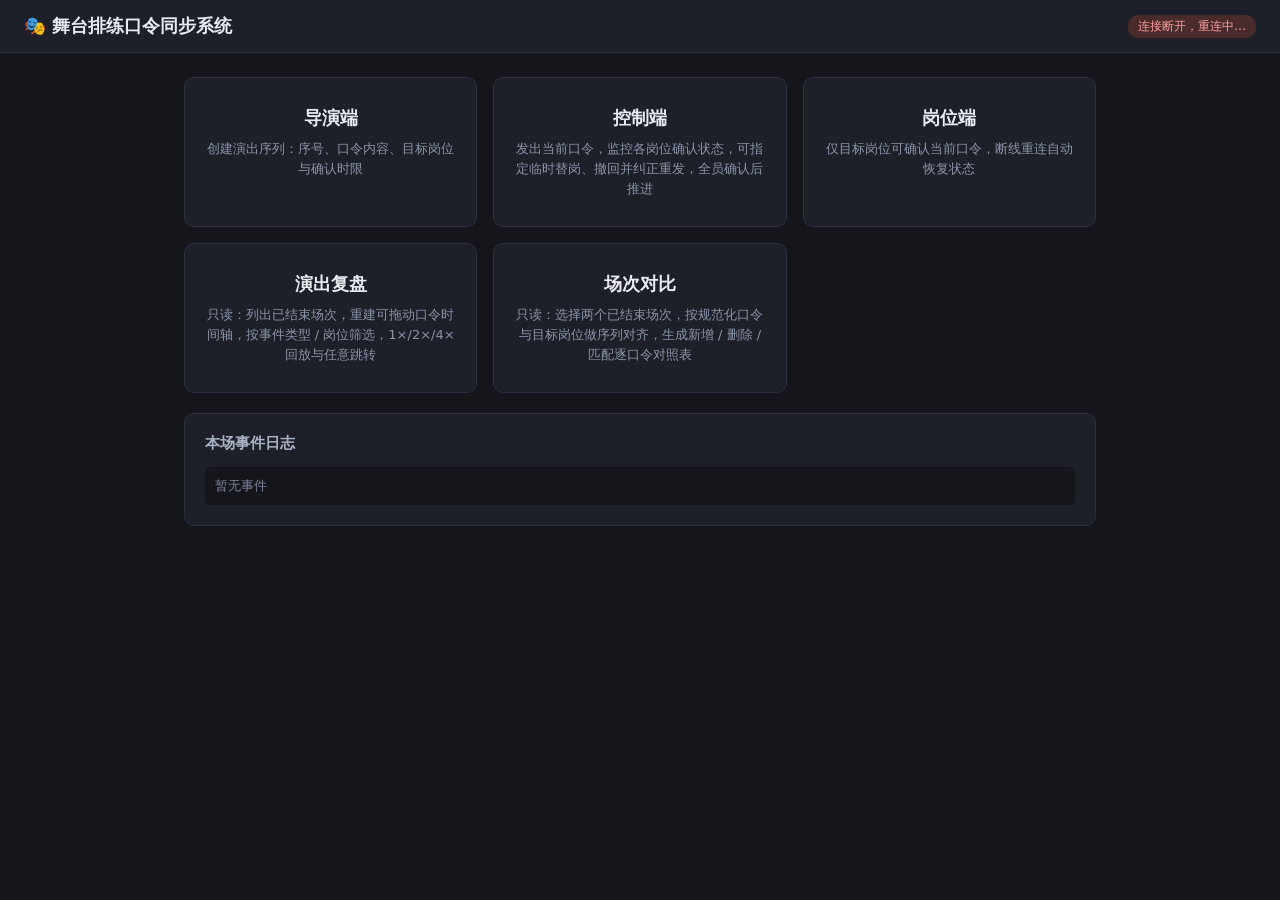
==== public/index.html @ 329bc008 "GSB c9bfd770-3a30-5f14-910d-96939ae2efdc initial: platform archive" ====
<!DOCTYPE html>
<html lang="zh-CN">
<head>
  <meta charset="UTF-8">
  <meta name="viewport" content="width=device-width, initial-scale=1.0">
  <title>舞台口令同步系统</title>
  <link rel="stylesheet" href="style.css">
</head>
<body>
  <header>
    <h1>🎭 舞台排练口令同步系统</h1>
    <span id="conn">未连接</span>
  </header>
  <main>
    <div id="versionBar"></div>
    <div class="home-links">
      <a href="director.html">
        <b>导演端</b>
        <span>创建演出序列：序号、口令内容、目标岗位与确认时限</span>
      </a>
      <a href="control.html">
        <b>控制端</b>
        <span>发出当前口令，监控各岗位确认状态，可指定临时替岗、撤回并纠正重发，全员确认后推进</span>
      </a>
      <a href="position.html">
        <b>岗位端</b>
        <span>仅目标岗位可确认当前口令，断线重连自动恢复状态</span>
      </a>
      <a href="replay.html">
        <b>演出复盘</b>
        <span>只读：列出已结束场次，重建可拖动口令时间轴，按事件类型 / 岗位筛选，1×/2×/4× 回放与任意跳转</span>
      </a>
      <a href="compare.html">
        <b>场次对比</b>
        <span>只读：选择两个已结束场次，按规范化口令与目标岗位做序列对齐，生成新增 / 删除 / 匹配逐口令对照表</span>
      </a>
    </div>
    <div class="card" style="margin-top:20px">
      <h2>本场事件日志</h2>
      <div class="log-box" id="log"><span class="muted">暂无事件</span></div>
    </div>
  </main>
  <script src="common.js"></script>
  <script>
    const connEl = document.getElementById('conn');
    const logEl = document.getElementById('log');
    const versionBar = document.getElementById('versionBar');
    CueClient.connect({
      role: 'viewer',
      onState(state) {
        versionBar.innerHTML = CueClient.renderVersionBar(state);
        logEl.innerHTML = state.log.length
          ? CueClient.renderLog(state.log)
          : '<span class="muted">暂无事件</span>';
      },
      onConnChange(on) {
        connEl.textContent = on ? '已连接' : '连接断开，重连中…';
        connEl.classList.toggle('on', on);
      },
    });
  </script>
</body>
</html>
---- public/style.css ----
* { box-sizing: border-box; margin: 0; padding: 0; }

body {
  font-family: "PingFang SC", "Microsoft YaHei", system-ui, sans-serif;
  background: #14161c;
  color: #e8eaf0;
  min-height: 100vh;
}

header {
  display: flex;
  align-items: center;
  justify-content: space-between;
  padding: 14px 24px;
  background: #1d2029;
  border-bottom: 1px solid #2c3040;
}
header h1 { font-size: 18px; font-weight: 600; }
header nav a { color: #8ab4ff; text-decoration: none; margin-left: 16px; font-size: 14px; }
header nav a:hover { text-decoration: underline; }

#conn {
  font-size: 12px;
  padding: 3px 10px;
  border-radius: 10px;
  background: #4a2b2b;
  color: #ff9c9c;
}
#conn.on { background: #23402a; color: #8fe3a5; }

main { max-width: 960px; margin: 0 auto; padding: 24px; }
.card {
  background: #1d2029;
  border: 1px solid #2c3040;
  border-radius: 10px;
  padding: 20px;
  margin-bottom: 20px;
}
.card h2 { font-size: 15px; margin-bottom: 14px; color: #aab2c5; font-weight: 600; }

button {
  background: #2f6fed;
  color: #fff;
  border: none;
  border-radius: 6px;
  padding: 9px 18px;
  font-size: 14px;
  cursor: pointer;
}
button:hover:not(:disabled) { background: #3f7df5; }
button:disabled { background: #3a3f4f; color: #7c8398; cursor: not-allowed; }
button.secondary { background: #333948; }
button.secondary:hover:not(:disabled) { background: #404758; }
button.danger { background: #a03a3a; }
button.danger:hover:not(:disabled) { background: #b84545; }
button.mini { padding: 3px 10px; font-size: 12px; border-radius: 10px; margin: 2px 4px 2px 0; }

input[type="text"], input[type="number"], select {
  background: #14161c;
  border: 1px solid #3a4052;
  border-radius: 6px;
  color: #e8eaf0;
  padding: 8px 10px;
  font-size: 14px;
  width: 100%;
}
input:focus, select:focus { outline: none; border-color: #2f6fed; }

.row { display: flex; gap: 10px; align-items: center; margin-bottom: 10px; }
.row > * { flex: 1; }
.row .narrow { flex: 0 0 auto; }

table { width: 100%; border-collapse: collapse; font-size: 14px; }
th, td { text-align: left; padding: 8px 10px; border-bottom: 1px solid #2c3040; }
th { color: #8b93a8; font-weight: 500; font-size: 13px; }
tr.current-row td { background: #24304a; }

.chip {
  display: inline-block;
  padding: 2px 10px;
  border-radius: 10px;
  font-size: 12px;
  margin: 2px 4px 2px 0;
  background: #333948;
  color: #c3c9d8;
}
.chip.ok { background: #23402a; color: #8fe3a5; }
.chip.late { background: #4a3a1e; color: #f0c169; }
.chip.timeout { background: #4a2b2b; color: #ff9c9c; }
.chip.offline { opacity: 0.45; }
.chip.subbed { opacity: 0.45; text-decoration: line-through; }

.substitute-panel {
  margin-top: 12px;
  padding: 12px;
  background: #14161c;
  border: 1px solid #2c3040;
  border-radius: 8px;
}

.big-cue {
  font-size: 34px;
  font-weight: 700;
  text-align: center;
  padding: 36px 16px;
  line-height: 1.4;
}
.cue-seq { color: #8ab4ff; font-size: 18px; display: block; margin-bottom: 8px; }

#toast {
  position: fixed;
  top: 64px;
  left: 50%;
  transform: translateX(-50%);
  background: #a03a3a;
  color: #fff;
  padding: 10px 22px;
  border-radius: 8px;
  font-size: 14px;
  display: none;
  z-index: 99;
  box-shadow: 0 4px 16px rgba(0,0,0,.4);
}

.log-box {
  max-height: 260px;
  overflow-y: auto;
  font-family: "SFMono-Regular", Consolas, monospace;
  font-size: 12px;
  background: #14161c;
  border-radius: 6px;
  padding: 10px;
}
.log-row { display: flex; gap: 10px; padding: 2px 0; color: #9aa3b8; }
.log-row.log-warn { color: #f0c169; }
.log-ts { color: #5d6478; flex: 0 0 auto; }
.log-event { flex: 0 0 96px; color: #8ab4ff; }
.log-row.log-warn .log-event { color: #f0c169; }
.log-detail { word-break: break-all; }

.status-banner {
  text-align: center;
  padding: 10px;
  border-radius: 8px;
  font-size: 14px;
  margin-bottom: 16px;
  background: #23402a;
  color: #8fe3a5;
  display: none;
}
.status-banner.show { display: block; }
.status-banner.warn { background: #4a3a1e; color: #f0c169; }

.countdown { font-size: 15px; color: #f0c169; text-align: center; margin-top: 6px; }
.muted { color: #7c8398; font-size: 13px; }

/* 修订号 / 撤回原因 */
.rev-badge {
  display: inline-block;
  margin-bottom: 10px;
  padding: 3px 14px;
  border-radius: 12px;
  font-size: 13px;
  background: #4a3a1e;
  color: #f0c169;
}
.rev-badge.rev-initial { background: #2c3040; color: #8b93a8; }
.rev-reason {
  text-align: center;
  color: #f0c169;
  font-size: 14px;
  margin-top: 4px;
}

/* 暂停状态 */
.pause-info {
  color: #f0c169;
  font-size: 14px;
  margin-bottom: 10px;
}

/* 指挥权租约 */
.lease-mine {
  color: #8fe3a5;
  font-size: 14px;
  margin-bottom: 10px;
}
#leaseRemain { color: #f0c169; font-weight: 600; }

/* 只读历史轮次 */
.attempt-row {
  background: #14161c;
  border: 1px solid #2c3040;
  border-left: 3px solid #3a4052;
  border-radius: 8px;
  padding: 12px 14px;
  margin-bottom: 10px;
}
.attempt-row.recalled { border-left-color: #a03a3a; }
.attempt-row.completed { border-left-color: #2f6f4a; }
.attempt-head { display: flex; gap: 10px; align-items: center; margin-bottom: 6px; }
.attempt-text { font-size: 14px; margin-bottom: 6px; color: #c3c9d8; }
.attempt-reason { font-size: 13px; color: #f0c169; margin-bottom: 6px; }
.attempt-sub { font-size: 12px; color: #9aa3b8; margin-top: 6px; }
.attempt-chips .chip { margin-bottom: 4px; }
.home-links { display: grid; gap: 16px; grid-template-columns: repeat(auto-fit, minmax(220px, 1fr)); }
.home-links a {
  display: block;
  background: #1d2029;
  border: 1px solid #2c3040;
  border-radius: 10px;
  padding: 28px 20px;
  color: #e8eaf0;
  text-decoration: none;
  text-align: center;
}
.home-links a:hover { border-color: #2f6fed; }
.home-links a b { display: block; font-size: 18px; margin-bottom: 8px; }
.home-links a span { color: #8b93a8; font-size: 13px; }

/* 已发布版本 / 草稿版本状态条（各端统一） */
.version-bar { display: flex; flex-wrap: wrap; gap: 8px; margin-bottom: 16px; }
.vchip {
  display: inline-block;
  padding: 4px 12px;
  border-radius: 12px;
  font-size: 12px;
  border: 1px solid #2c3040;
}
.vchip-pub { background: #23402a; color: #8fe3a5; border-color: #2f6f4a; }
.vchip-draft { background: #1e3350; color: #9cc2ff; border-color: #2f5f9f; }
.vchip-none { background: #1d2029; color: #7c8398; }
.vchip-warn { background: #4a3a1e; color: #f0c169; border-color: #7a5f2e; }

/* 下一场草稿卡片 */
.draft-status { margin-bottom: 10px; font-size: 13px; }
.draft-status .muted { line-height: 1.6; }
.draft-conflict-banner {
  display: none;
  background: #4a3a1e;
  color: #f0c169;
  border-radius: 6px;
  padding: 8px 12px;
  font-size: 13px;
  margin-bottom: 10px;
}
.draft-conflict-banner.show { display: block; }

/* 控制端重置选择弹窗 */
.modal-mask {
  position: fixed;
  inset: 0;
  background: rgba(0,0,0,.55);
  display: flex;
  align-items: center;
  justify-content: center;
  z-index: 200;
}
.modal-box {
  background: #1d2029;
  border: 1px solid #3a4052;
  border-radius: 10px;
  padding: 22px;
  width: min(560px, calc(100vw - 40px));
}
.modal-box h3 { font-size: 16px; margin-bottom: 12px; color: #e8eaf0; }
.modal-box .modal-detail {
  background: #14161c;
  border-radius: 6px;
  padding: 10px 12px;
  font-size: 13px;
  color: #9aa3b8;
  margin-bottom: 14px;
  max-height: 200px;
  overflow-y: auto;
}
.modal-box .modal-detail .chip { margin-top: 3px; }
.modal-actions { display: flex; gap: 10px; justify-content: flex-end; flex-wrap: wrap; }

/* 演出复盘（/replay.html，只读） */
.replay-layout { display: grid; gap: 20px; }
.replay-meta { display: flex; flex-wrap: wrap; gap: 8px 18px; font-size: 13px; color: #9aa3b8; }
.replay-meta b { color: #c3c9d8; font-weight: 600; }
.replay-warn {
  display: none;
  background: #4a3a1e;
  color: #f0c169;
  border: 1px solid #7a5f2e;
  border-radius: 8px;
  padding: 10px 14px;
  font-size: 13px;
  margin-bottom: 16px;
  line-height: 1.7;
}
.replay-warn.show { display: block; }
.replay-warn .badline {
  display: block;
  font-family: "SFMono-Regular", Consolas, monospace;
  background: #14161c;
  border-radius: 4px;
  padding: 2px 8px;
  margin: 3px 0;
  word-break: break-all;
}
.replay-filters { display: flex; gap: 10px; align-items: center; flex-wrap: wrap; }
.replay-filters select { width: auto; flex: 0 1 240px; }
.replay-filters label { font-size: 13px; color: #8b93a8; }

/* 可拖动时间轴 */
.timeline-wrap { padding: 6px 4px 2px; }
.timeline {
  position: relative;
  height: 64px;
  background: #14161c;
  border: 1px solid #2c3040;
  border-radius: 8px;
  cursor: pointer;
  user-select: none;
  touch-action: none;
  overflow: hidden;
}
.timeline .cue-band {
  position: absolute;
  top: 6px;
  bottom: 22px;
  border-left: 1px solid #3a4052;
  border-right: 1px solid #3a4052;
  background: rgba(47, 111, 237, 0.10);
  font-size: 11px;
  color: #8ab4ff;
  padding: 3px 6px;
  overflow: hidden;
  white-space: nowrap;
  text-overflow: ellipsis;
}
.timeline .cue-band.even { background: rgba(139, 180, 255, 0.07); }
.timeline .marker {
  position: absolute;
  bottom: 6px;
  width: 4px;
  height: 9px;
  border-radius: 2px;
  transform: translateX(-2px);
}
.timeline .playhead {
  position: absolute;
  top: 0;
  bottom: 0;
  width: 2px;
  background: #f0c169;
  pointer-events: none;
}
.timeline .playhead::after {
  content: '';
  position: absolute;
  top: 0;
  left: -5px;
  border: 6px solid transparent;
  border-top-color: #f0c169;
}
.timeline-scale { display: flex; justify-content: space-between; font-size: 11px; color: #5d6478; margin-top: 4px; }

.transport { display: flex; gap: 8px; align-items: center; flex-wrap: wrap; margin-top: 14px; }
.transport .time-readout {
  font-family: "SFMono-Regular", Consolas, monospace;
  font-size: 14px;
  color: #c3c9d8;
  flex: 1;
  text-align: right;
  white-space: nowrap;
}
.speed-btn[aria-pressed="true"] { background: #2f6fed; color: #fff; }
.speed-btn { background: #333948; }

.replay-state-grid { display: grid; grid-template-columns: 1fr 1fr; gap: 16px; }
@media (max-width: 760px) { .replay-state-grid { grid-template-columns: 1fr; } }
.replay-chips-line { margin-top: 8px; line-height: 2; }
.replay-event-list {
  max-height: 360px;
  overflow-y: auto;
  font-family: "SFMono-Regular", Consolas, monospace;
  font-size: 12px;
  background: #14161c;
  border-radius: 6px;
  padding: 8px;
}
.replay-event-row {
  display: flex;
  gap: 10px;
  padding: 3px 6px;
  border-radius: 4px;
  color: #5d6478;
  cursor: pointer;
}
.replay-event-row:hover { background: #20242f; }
.replay-event-row.applied { color: #c3c9d8; }
.replay-event-row.applied .replay-event-name { color: #8ab4ff; }
.replay-event-row.is-warn.applied { color: #f0c169; }
.replay-event-row.is-warn.applied .replay-event-name { color: #f0c169; }
.replay-event-row .replay-event-t { color: inherit; opacity: 0.7; flex: 0 0 78px; }
.replay-event-name { flex: 0 0 128px; }
.replay-event-detail { word-break: break-all; }
.replay-cue-sub { font-size: 12px; color: #9aa3b8; text-decoration: line-through; }
.replay-phase-idle { color: #8b93a8; }
.replay-phase-active { color: #8ab4ff; }
.replay-phase-done { color: #8fe3a5; }
.replay-kbd { font-size: 12px; color: #5d6478; }
.bad-warn-chip { background: #4a3a1e; color: #f0c169; }

/* 场次对比（/compare.html，只读） */
.compare-main { max-width: 1200px; }
.compare-pickers { display: grid; grid-template-columns: 1fr 1fr; gap: 16px; }
.compare-pickers label.compare-label { display: block; font-size: 13px; color: #8b93a8; margin-bottom: 6px; }
.compare-pickers select { width: 100%; }
.compare-open-replay { display: inline-block; margin-top: 6px; font-size: 12px; color: #8ab4ff; text-decoration: none; }
.compare-open-replay:hover { text-decoration: underline; }

.compare-session-meta { display: grid; gap: 4px; font-size: 13px; color: #9aa3b8; margin-bottom: 10px; }
.compare-session-meta b { color: #c3c9d8; }
.compare-legend { display: flex; flex-wrap: wrap; gap: 14px; align-items: center; font-size: 13px; color: #9aa3b8; margin-bottom: 6px; }
.compare-legend .lg { display: inline-block; width: 12px; height: 12px; border-radius: 3px; margin-right: 5px; vertical-align: -1px; }
.lg-match { background: #2c3040; border: 1px solid #3a4052; }
.lg-added { background: #1e3a2a; border: 1px solid #2f6f4a; }
.lg-deleted { background: #4a2b2b; border: 1px solid #7a3a3a; }

.compare-table-wrap { overflow-x: auto; border: 1px solid #2c3040; border-radius: 8px; }
.compare-table { width: 100%; border-collapse: collapse; table-layout: fixed; font-size: 13px; }
.compare-table th, .compare-table td { padding: 10px 12px; border-bottom: 1px solid #2c3040; vertical-align: middle; }
.compare-table th { background: #1a1d26; position: sticky; top: 0; }
.cmp-cue-col { width: 31%; }
.cmp-metric-col { width: 16%; }
.cmp-diff-col { width: 6%; min-width: 96px; }

.cmp-row.match .cmp-cue { background: rgba(47,111,237,0.05); }
.cmp-row.added { background: rgba(47,111,74,0.08); }
.cmp-row.deleted { background: rgba(160,58,58,0.08); }
.cmp-row.added .cmp-cue.right { box-shadow: inset 3px 0 0 #2f6f4a; }
.cmp-row.deleted .cmp-cue.left { box-shadow: inset 3px 0 0 #a03a3a; }
.cmp-cue.none { text-align: center; }

.cmp-cue-link {
  display: block;
  color: #e8eaf0;
  text-decoration: none;
  line-height: 1.6;
  border-radius: 6px;
  padding: 4px 6px;
}
.cmp-cue-link:hover { background: #24304a; }
.cmp-cue-text { font-weight: 600; }
.cmp-cue-final { display: block; font-size: 12px; color: #f0c169; }
.cmp-cue-targets { display: block; font-size: 12px; color: #8b93a8; }

/* 指标列：标签 + 值逐行对齐 */
.cmp-metrics, .cmp-deltas { display: grid; gap: 2px; }
.mline { display: flex; gap: 8px; align-items: baseline; min-height: 20px; }
.mlabel { flex: 0 0 58px; font-size: 12px; color: #5d6478; }
.mval { font-family: "SFMono-Regular", Consolas, monospace; font-size: 13px; color: #c3c9d8; }
.mval.warn { color: #f0c169; }
.mdiff { font-family: "SFMono-Regular", Consolas, monospace; font-size: 13px; margin-left: auto; }
.mdiff.zero { color: #5d6478; }
.mdiff.neutral { color: #f0c169; }
.mdiff.bad { color: #ff9c9c; }
.mdiff.good { color: #8fe3a5; }
.mdiff.empty { color: #3a3f4f; }
.cmp-tag {
  display: inline-block;
  padding: 2px 10px;
  border-radius: 10px;
  font-size: 12px;
}
.tag-added { background: #23402a; color: #8fe3a5; }
.tag-deleted { background: #4a2b2b; color: #ff9c9c; }

@media (max-width: 860px) {
  .compare-pickers { grid-template-columns: 1fr; }
  .compare-table { table-layout: auto; }
}
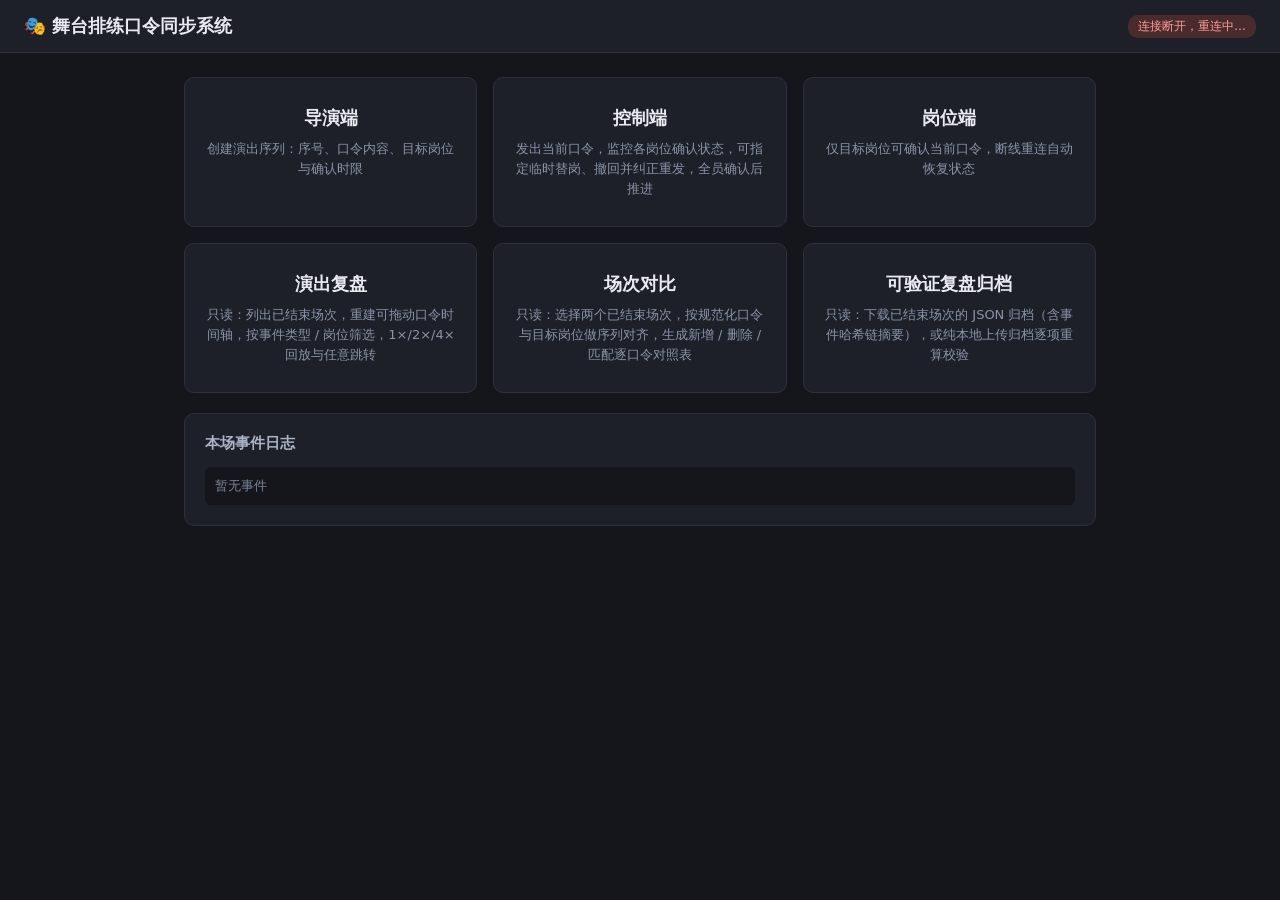
==== commit 3bfce846: "GSB c9bfd770-3a30-5f14-910d-96939ae2efdc A: platform archive" ====
--- a/public/index.html
+++ b/public/index.html
@@ -34,6 +34,10 @@
         <b>场次对比</b>
         <span>只读：选择两个已结束场次，按规范化口令与目标岗位做序列对齐，生成新增 / 删除 / 匹配逐口令对照表</span>
       </a>
+      <a href="archive.html">
+        <b>可验证复盘归档</b>
+        <span>只读：下载已结束场次的 JSON 归档（含事件哈希链摘要），或纯本地上传归档逐项重算校验</span>
+      </a>
     </div>
     <div class="card" style="margin-top:20px">
       <h2>本场事件日志</h2>
--- a/public/style.css
+++ b/public/style.css
@@ -477,3 +477,31 @@
   .compare-table { table-layout: auto; }
 }
 
+/* 可验证复盘归档（/archive.html，只读） */
+.archive-meta { display: flex; flex-wrap: wrap; gap: 8px 18px; font-size: 13px; color: #9aa3b8; margin-top: 10px; }
+.archive-meta b { color: #c3c9d8; font-weight: 600; }
+.archive-result {
+  border-radius: 8px;
+  padding: 12px 16px;
+  font-size: 13px;
+  line-height: 1.8;
+}
+.archive-result.ok { background: #1e3a2a; border: 1px solid #2f6f4a; color: #c9e8d4; }
+.archive-result.fail { background: #4a2b2b; border: 1px solid #7a3a3a; color: #f0c9c9; }
+.archive-result-head { font-size: 14px; font-weight: 600; margin-bottom: 6px; }
+.archive-result.ok .archive-result-head { color: #8fe3a5; }
+.archive-result.fail .archive-result-head { color: #ff9c9c; }
+.archive-fail-msg { color: #ffd9d9; }
+.archive-fail-loc { color: #e8b8b8; }
+.archive-fail-loc code, .archive-digest code {
+  font-family: "SFMono-Regular", Consolas, monospace;
+  background: #14161c;
+  border-radius: 4px;
+  padding: 1px 6px;
+}
+.archive-digest {
+  margin-top: 8px;
+  font-size: 12px;
+  word-break: break-all;
+}
+
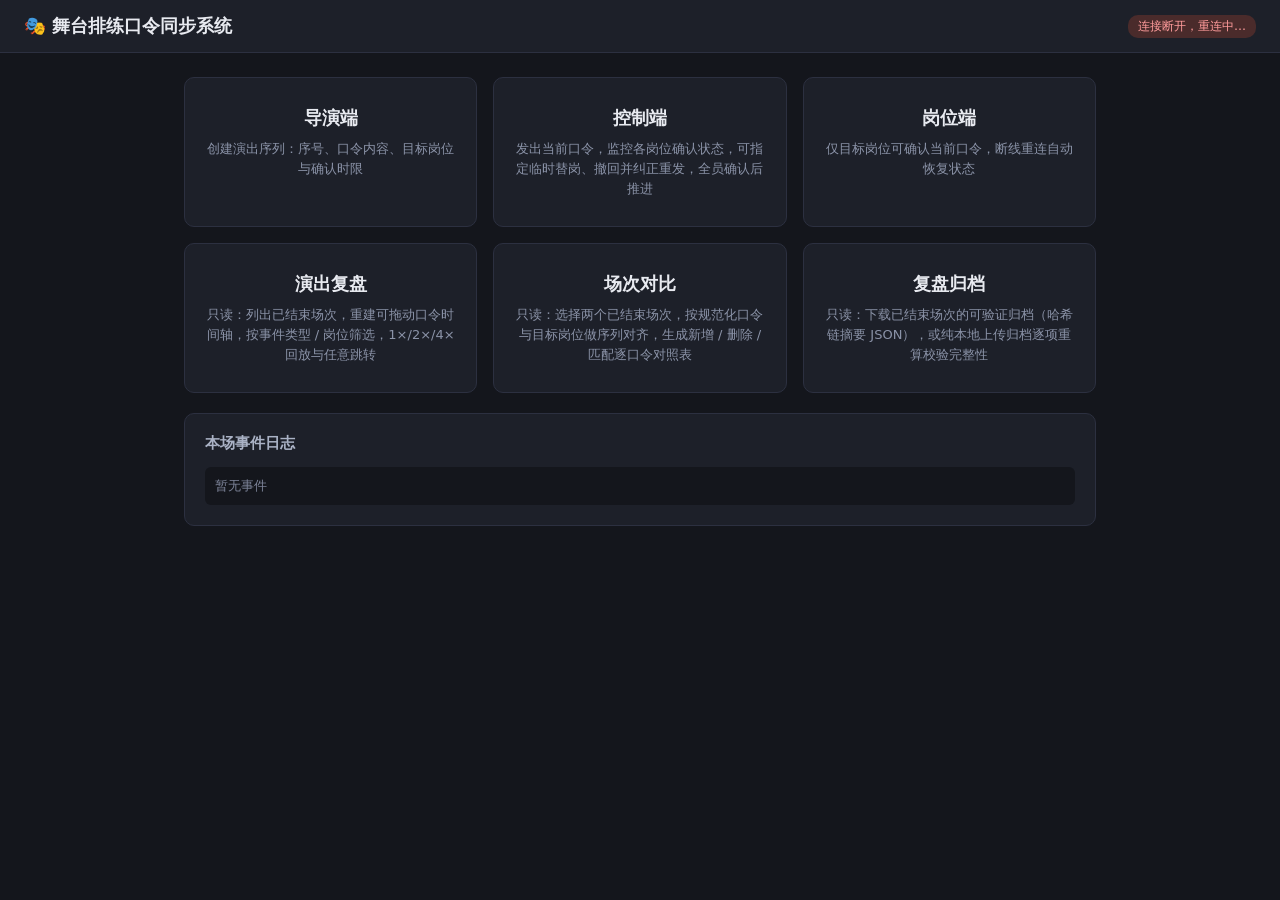
==== commit f902a293: "GSB c9bfd770-3a30-5f14-910d-96939ae2efdc B: platform archive" ====
--- a/public/index.html
+++ b/public/index.html
@@ -35,8 +35,8 @@
         <span>只读：选择两个已结束场次，按规范化口令与目标岗位做序列对齐，生成新增 / 删除 / 匹配逐口令对照表</span>
       </a>
       <a href="archive.html">
-        <b>可验证复盘归档</b>
-        <span>只读：下载已结束场次的 JSON 归档（含事件哈希链摘要），或纯本地上传归档逐项重算校验</span>
+        <b>复盘归档</b>
+        <span>只读：下载已结束场次的可验证归档（哈希链摘要 JSON），或纯本地上传归档逐项重算校验完整性</span>
       </a>
     </div>
     <div class="card" style="margin-top:20px">
